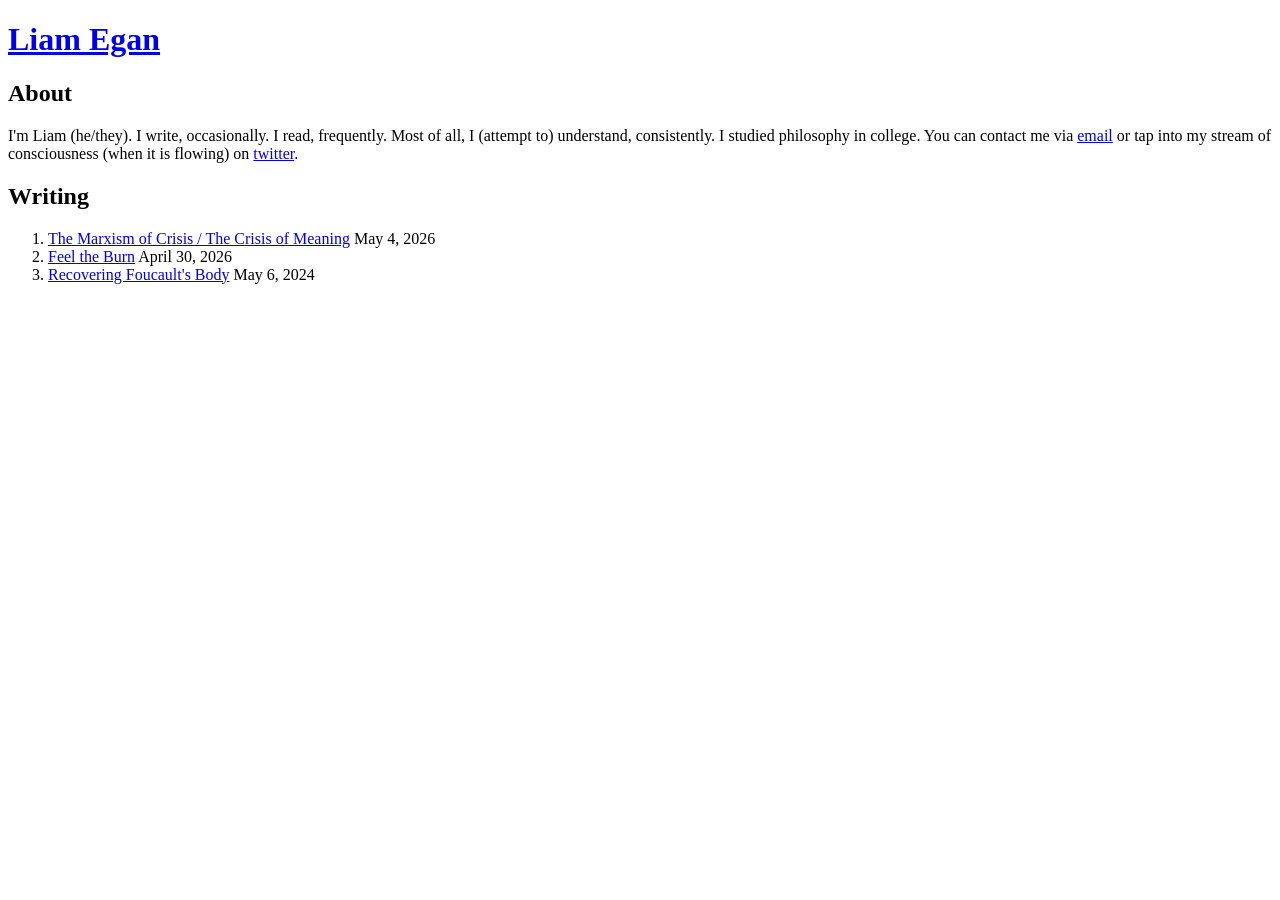
==== index.html @ e1dd1af9 "Add link to newest piece of writing" ====
<!DOCTYPE html>
<html lang="en">
	<head>
		<meta charset="utf-8">
		<meta name="viewport" content="width=device-width,initial-scale=1">

		<title>Liam Egan</title>

		<meta property="og:title" content="Liam Egan">
		<meta property="og:site_name" content="Liam Egan">
		<meta property="og:type" content="website">
		<meta property="og:url" content="https://liamegan.com">
		<meta property="og:image" content="https://liamegan.com/favicon.png">

		<meta name="twitter:card" content="summary">
		<meta name="twitter:title" content="Liam Egan">
		<meta name="twitter:image" content="https://liamegan.com/favicon.png">

		<link rel="icon" type="image/png" href="/favicon.png">

		<link rel="stylesheet" href="/static/prelude.css">
		<link rel="stylesheet" href="/static/main.css">
		<link rel="stylesheet" href="/static/home.css">
	</head>
	<body>
		<header>
			<h1><a href="/">Liam Egan</a></h1>
		</header>
		<main>
			<section>
				<header>
					<h2>About</h2>
				</header>
				<p>
					I'm Liam (he/they). I write, occasionally. I read, frequently. Most of all, I (attempt to) understand, consistently. I studied philosophy in college. You can contact me via <a href="mailto:liam@liamegan.com">email</a> or tap into my stream of consciousness (when it is flowing) on <a href="https://twitter.com/itsliamegan">twitter</a>.
				</p>
			</section>
			<section>
				<header>
					<h2>Writing</h2>
				</header>
				<ol>
					<li>
						<a href="https://www.geesemag.com/articles/the-marxism-of-crisis-and-the-crisis-of-meaning">The Marxism of Crisis / The Crisis of Meaning</a>
						<time>May 4, 2026</time>
					</li>
					<li>
						<a href="https://democraticleft.dsausa.org/2026/04/30/feel-the-burn/">Feel the Burn</a>
						<time>April 30, 2026</time>
					</li>
					<li>
						<a href="/writing/recovering-foucaults-body">Recovering Foucault's Body</a>
						<time>May 6, 2024</time>
					</li>
					<!-- <li>
						<a href="/writing/tranquility">Tranquility</a>
						<time>October 15, 2023</time>
					</li> -->
					<!-- <li>
						<a href="/writing/deconstruction-is-not-justice">Deconstruction is (not) Justice</a>
						<time>April 28, 2024</time>
					</li> -->
				</ol>
			</section>
		</main>
	</body>
</html>
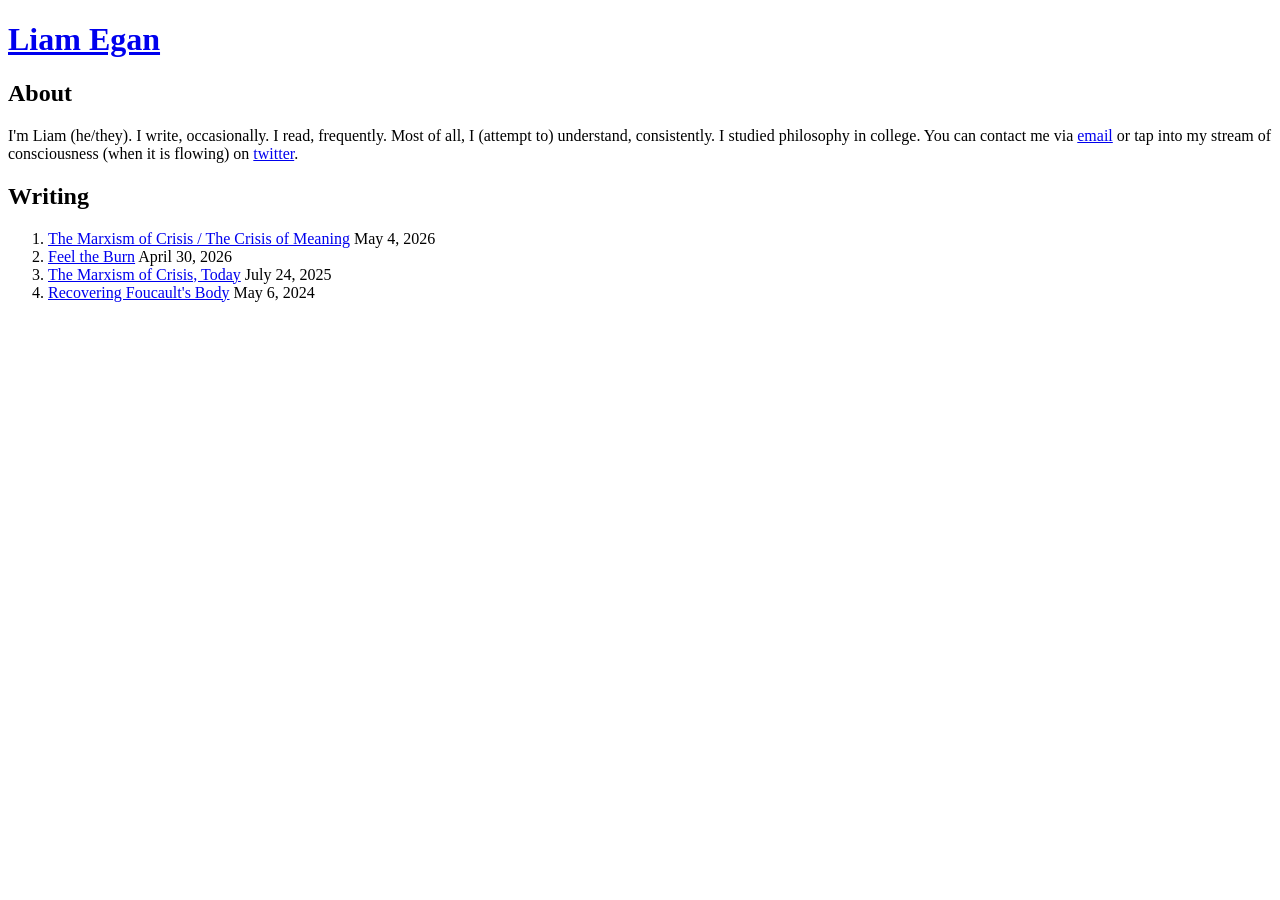
==== commit c4861a4c: "Re-add link to old version of new article" ====
--- a/index.html
+++ b/index.html
@@ -49,6 +49,10 @@
 						<time>April 30, 2026</time>
 					</li>
 					<li>
+						<a href="/writing/the-marxism-of-crisis-today">The Marxism of Crisis, Today</a>
+						<time>July 24, 2025</time>
+					</li>
+					<li>
 						<a href="/writing/recovering-foucaults-body">Recovering Foucault's Body</a>
 						<time>May 6, 2024</time>
 					</li>
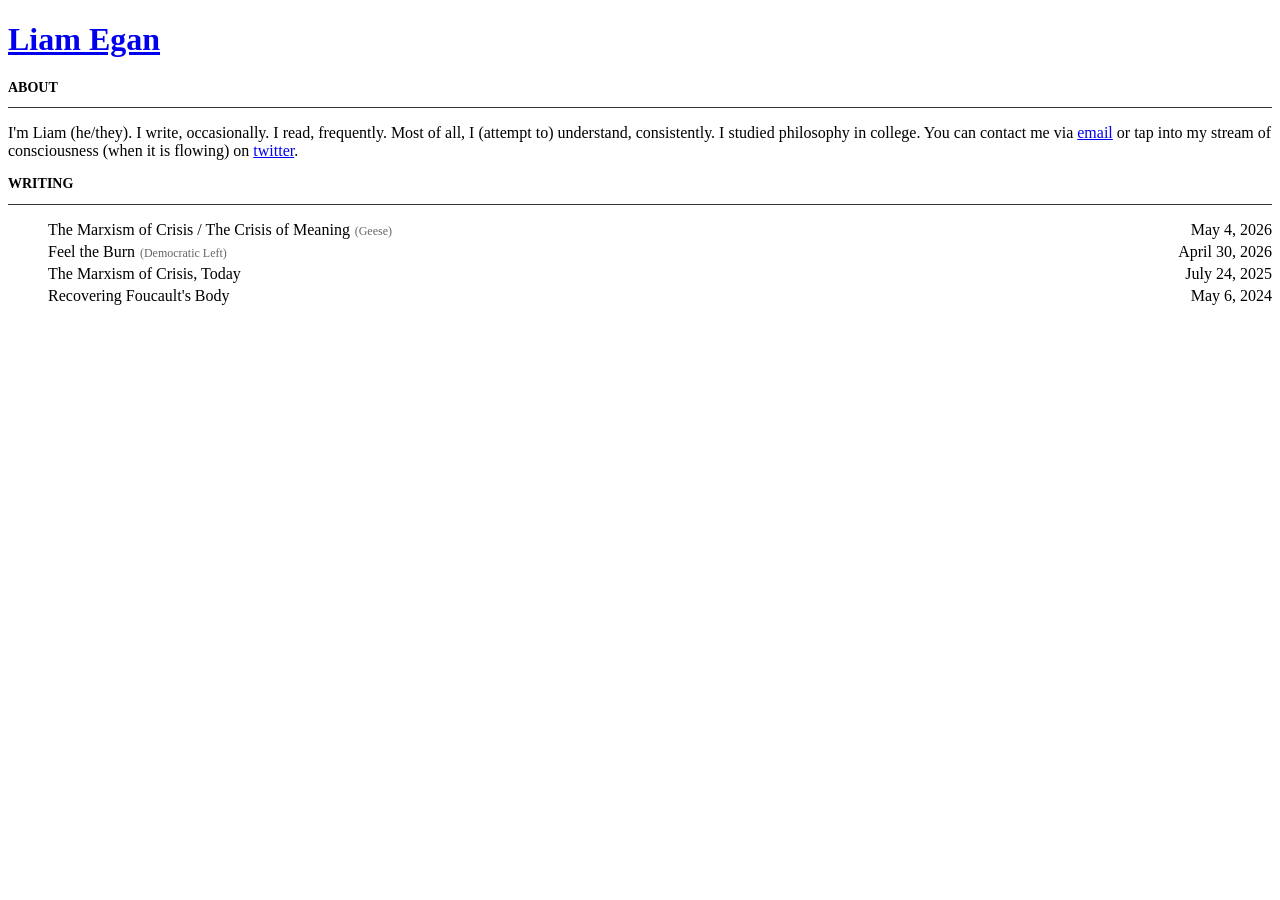
==== commit 4b07b14c: "Underline links to articles only on hover" ====
--- a/index.html
+++ b/index.html
@@ -41,11 +41,15 @@
 				</header>
 				<ol>
 					<li>
-						<a href="https://www.geesemag.com/articles/the-marxism-of-crisis-and-the-crisis-of-meaning">The Marxism of Crisis / The Crisis of Meaning</a>
+						<a href="https://www.geesemag.com/articles/the-marxism-of-crisis-and-the-crisis-of-meaning">
+							The Marxism of Crisis / The Crisis of Meaning<span class="publication">(Geese)</span>
+						</a>
 						<time>May 4, 2026</time>
 					</li>
 					<li>
-						<a href="https://democraticleft.dsausa.org/2026/04/30/feel-the-burn/">Feel the Burn</a>
+						<a href="https://democraticleft.dsausa.org/2026/04/30/feel-the-burn/">
+							Feel the Burn<span class="publication">(Democratic Left)</span>
+						</a>
 						<time>April 30, 2026</time>
 					</li>
 					<li>
--- a/static/home.css
+++ b/static/home.css
@@ -0,0 +1,37 @@
+section > header {
+	margin-bottom: 0.75em;
+	border-bottom: 0.075em solid #333;
+}
+
+section > header > h2 {
+	font-size: 0.875rem;
+	font-weight: bold;
+	text-transform: uppercase;
+}
+
+section > ol > li {
+	display: flex;
+}
+
+section > ol > li + li {
+	margin-top: 0.25em;
+}
+
+section > ol > li > a {
+	color: inherit;
+	text-decoration: none;
+}
+
+section > ol > li > a:hover {
+	text-decoration: underline;
+}
+
+section > ol > li > a > .publication {
+	margin-left: 0.4em;
+	color: #666;
+	font-size: 0.75rem;
+}
+
+section > ol > li > time {
+	margin-left: auto;
+}
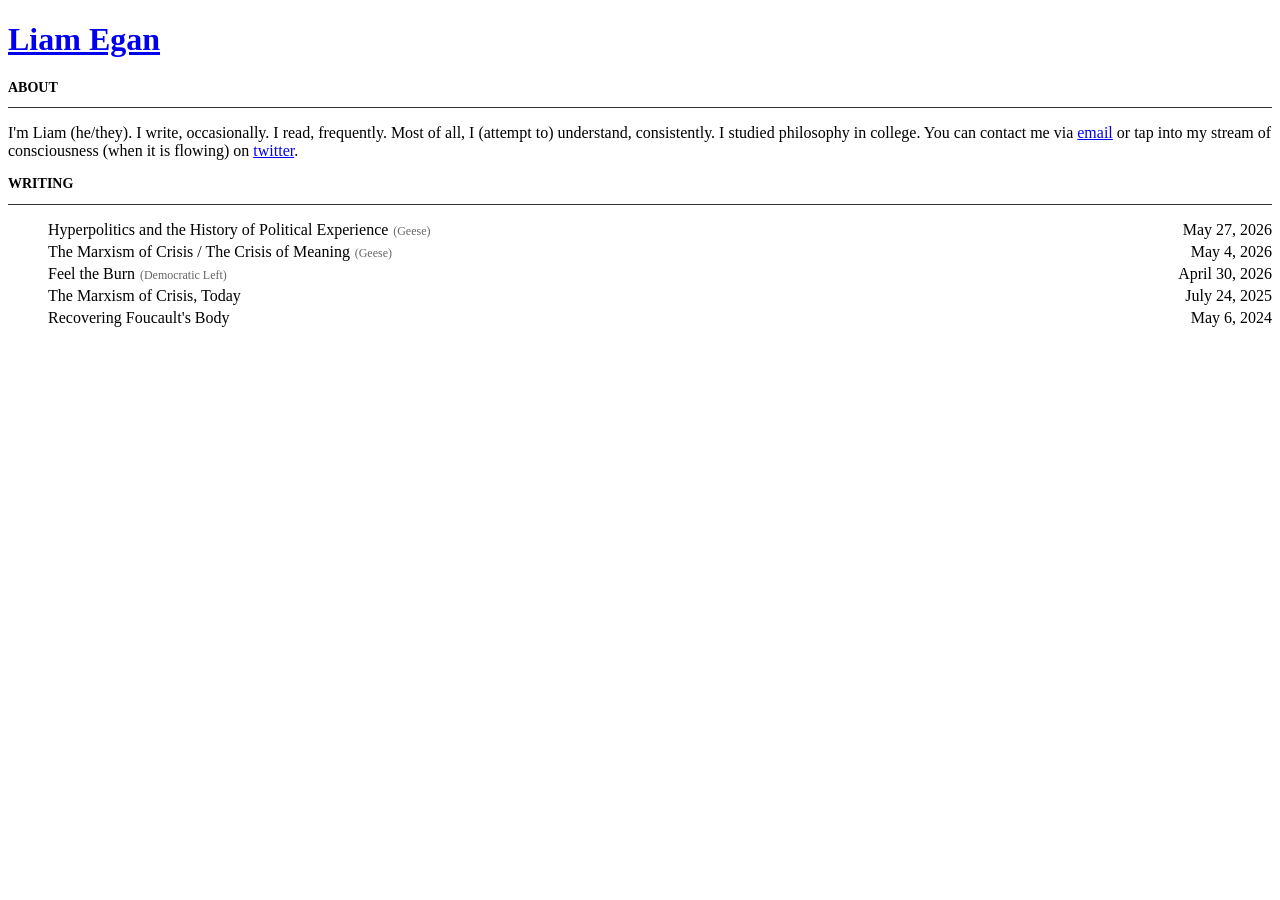
==== commit d8ccd384: "Add link to newest piece of writing" ====
--- a/index.html
+++ b/index.html
@@ -41,6 +41,12 @@
 				</header>
 				<ol>
 					<li>
+						<a href="https://www.geesemag.com/articles/hyperpolitics-and-the-history-of-political-experience">
+							Hyperpolitics and the History of Political Experience<span class="publication">(Geese)</span>
+						</a>
+						<time>May 27, 2026</time>
+					</li>
+					<li>
 						<a href="https://www.geesemag.com/articles/the-marxism-of-crisis-and-the-crisis-of-meaning">
 							The Marxism of Crisis / The Crisis of Meaning<span class="publication">(Geese)</span>
 						</a>
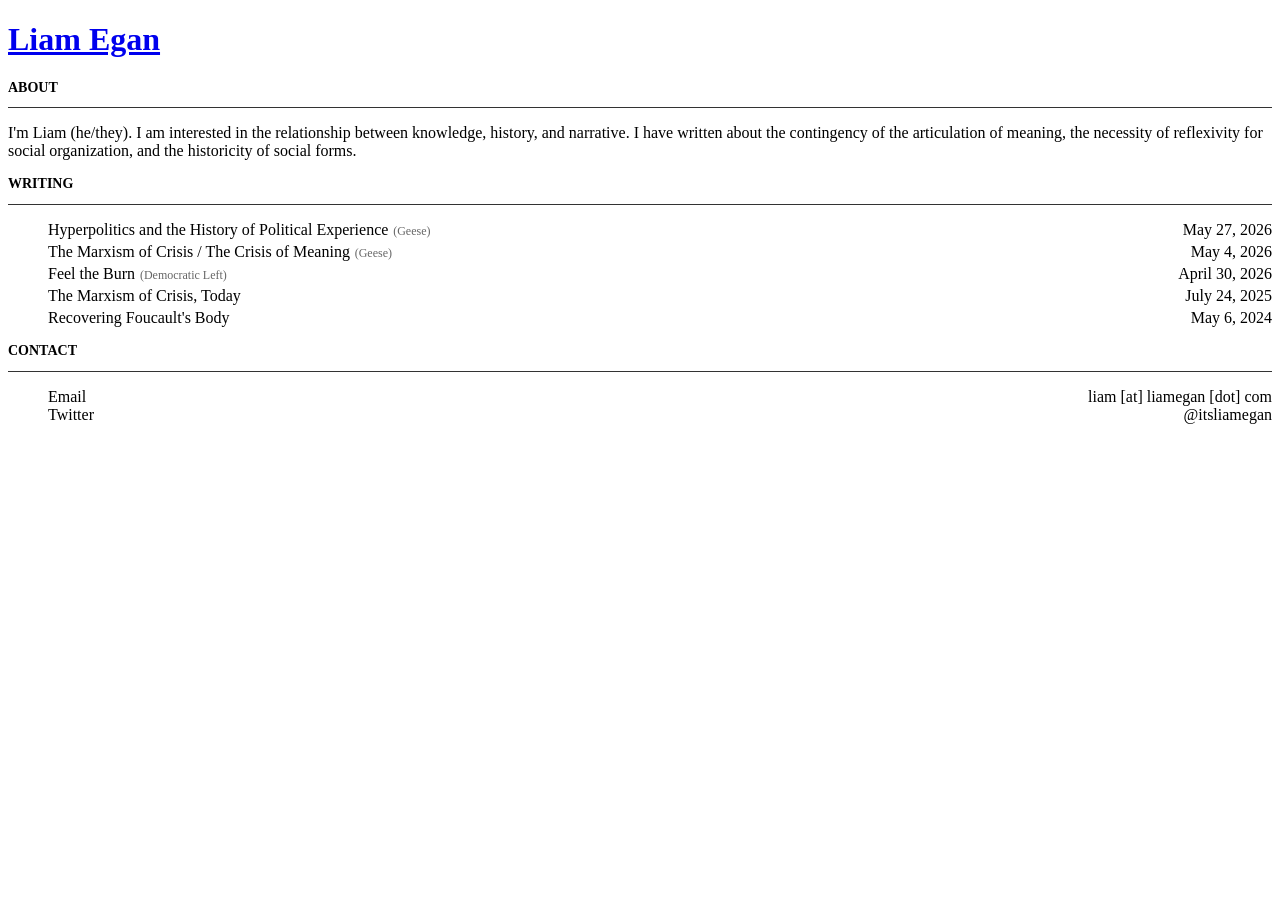
==== commit eaf83aa7: "Update personal description and sepearate contact section" ====
--- a/index.html
+++ b/index.html
@@ -32,7 +32,7 @@
 					<h2>About</h2>
 				</header>
 				<p>
-					I'm Liam (he/they). I write, occasionally. I read, frequently. Most of all, I (attempt to) understand, consistently. I studied philosophy in college. You can contact me via <a href="mailto:liam@liamegan.com">email</a> or tap into my stream of consciousness (when it is flowing) on <a href="https://twitter.com/itsliamegan">twitter</a>.
+					I'm Liam (he/they). I am interested in the relationship between knowledge, history, and narrative. I have written about the contingency of the articulation of meaning, the necessity of reflexivity for social organization, and the historicity of social forms.
 				</p>
 			</section>
 			<section>
@@ -76,6 +76,15 @@
 					</li> -->
 				</ol>
 			</section>
+			<section>
+				<header>
+					<h2>Contact</h2>
+				</header>
+				<ul>
+					<li><span>Email</span><span>liam [at] liamegan [dot] com</span></li>
+					<li><span>Twitter</span><span>@itsliamegan</span></li>
+				</ul>
+			</section>
 		</main>
 	</body>
 </html>
--- a/static/home.css
+++ b/static/home.css
@@ -7,6 +7,18 @@
 	font-size: 0.875rem;
 	font-weight: bold;
 	text-transform: uppercase;
+}
+
+section > ul {
+	list-style: none;
+}
+
+section > ul > li {
+	display: flex;
+}
+
+section > ul > li > span + span {
+	margin-left: auto;
 }
 
 section > ol > li {
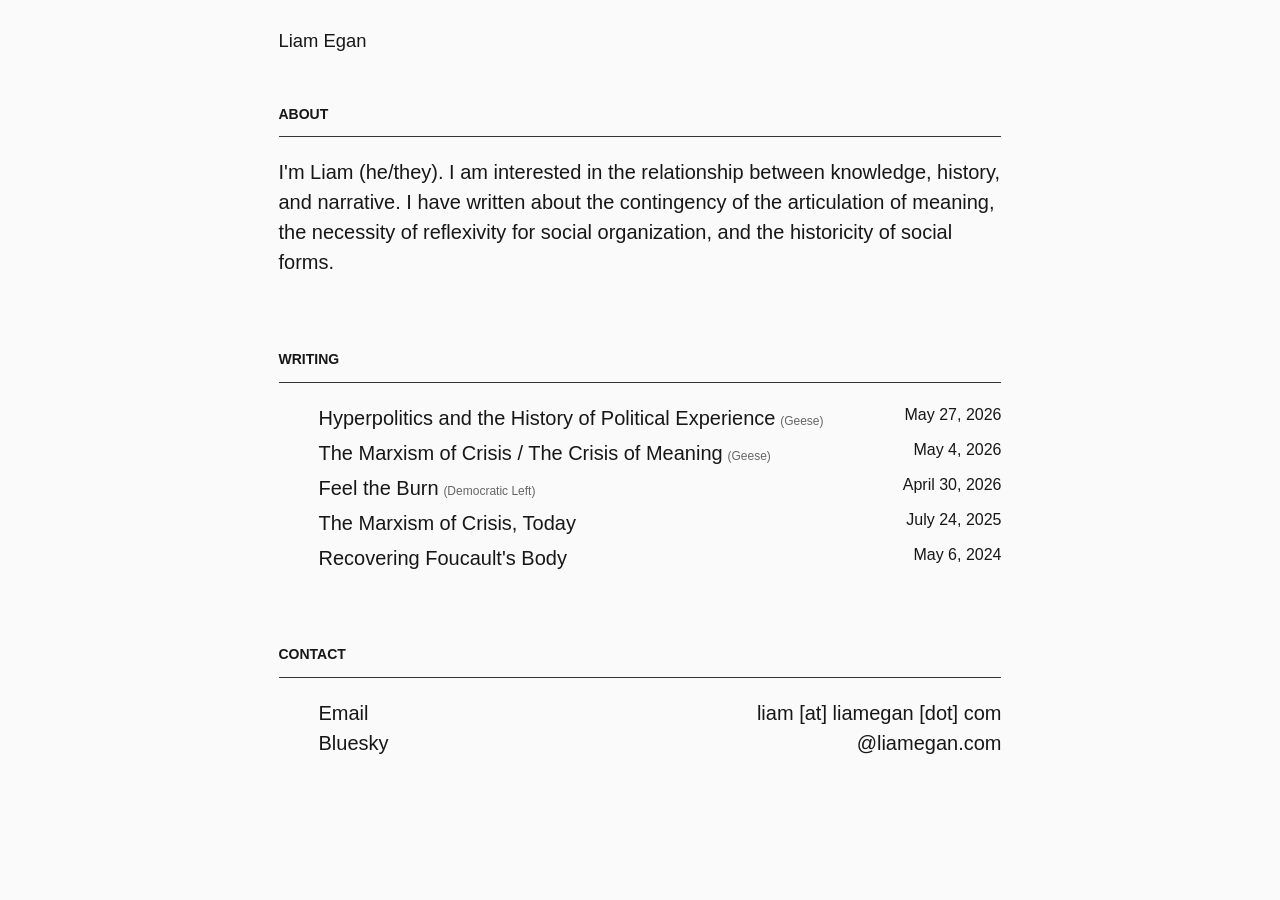
==== commit 02f5cc29: "Replace Twitter with Bluesky profile" ====
--- a/index.html
+++ b/index.html
@@ -82,7 +82,7 @@
 				</header>
 				<ul>
 					<li><span>Email</span><span>liam [at] liamegan [dot] com</span></li>
-					<li><span>Twitter</span><span>@itsliamegan</span></li>
+					<li><span>Bluesky</span><span>@liamegan.com</span></li>
 				</ul>
 			</section>
 		</main>
--- a/static/main.css
+++ b/static/main.css
@@ -0,0 +1,98 @@
+:root {
+	--color-bg: #fafafa;
+	--color-fg: #171717
+}
+
+
+@media (prefers-color-scheme: dark) {
+	:root {
+		--color-bg: #0a0a0a;
+		--color-fg: #d4d4d4;
+	}
+}
+
+body {
+	width: 92.5vw;
+	margin: 0 auto;
+	padding: 1em 0.25em;
+
+	font-family: Helvetica Neue, Helvetica, Arial, sans-serif;
+	font-size: 1.125rem;
+	line-height: 1.3;
+
+	background-color: var(--color-bg);
+	color: var(--color-fg);
+}
+
+body > header {
+	display: flex;
+	justify-content: space-between;
+	align-items: center;
+	margin-bottom: 1em;
+	padding: 0.25em 0;
+}
+
+body > header > h1 {
+	font-size: 1.15rem;
+	font-weight: 500;
+}
+
+body > header > h1 > a {
+	color: inherit;
+	text-decoration: none;
+}
+
+body > header > h1 > a:hover {
+	text-decoration: underline;
+}
+
+body > header > h1 > span#separator {
+	font-size: 0.875em;
+	font-weight: normal;
+	color: #666;
+}
+
+body > header > h1 > span#subdir {
+	font-size: 0.875em;
+	font-weight: normal;
+	color: #666;
+}
+
+body > header > nav > ul {
+	display: flex;
+	justify-content: space-around;
+	gap: 1.5em;
+	padding: 0;
+	list-style: none;
+}
+
+body > header > nav a {
+	font-size: 0.9rem;
+	color: #475f85;
+}
+
+body > header > nav a:hover {
+	text-decoration: underline;
+}
+
+main {
+	display: flex;
+	flex-direction: column;
+	gap: 2em;
+}
+
+@media screen and (min-width: 800px) {
+	body {
+		width: 65ch;
+		padding: 0.5em;
+
+		font-size: 1.25rem;
+		line-height: 1.4;
+	}
+}
+
+@media screen and (min-width: 1200px) {
+	body {
+		line-height: 1.5;
+	}
+}
--- a/static/home.css
+++ b/static/home.css
@@ -23,10 +23,11 @@
 
 section > ol > li {
 	display: flex;
+	flex-direction: column;
 }
 
 section > ol > li + li {
-	margin-top: 0.25em;
+	margin-top: 0.75em;
 }
 
 section > ol > li > a {
@@ -45,5 +46,23 @@
 }
 
 section > ol > li > time {
-	margin-left: auto;
+	font-size: 0.875rem;
 }
+
+@media screen and (min-width: 800px) {
+	section > ol > li {
+		flex-direction: row;
+	}
+
+	section > ol > li + li {
+		margin-top: 0.25em;
+	}
+
+	section > ol > li > time {
+		margin-left: auto;
+		font-size: 1rem;
+	}
+}
+
+@media screen and (min-width: 1200px) {
+}
